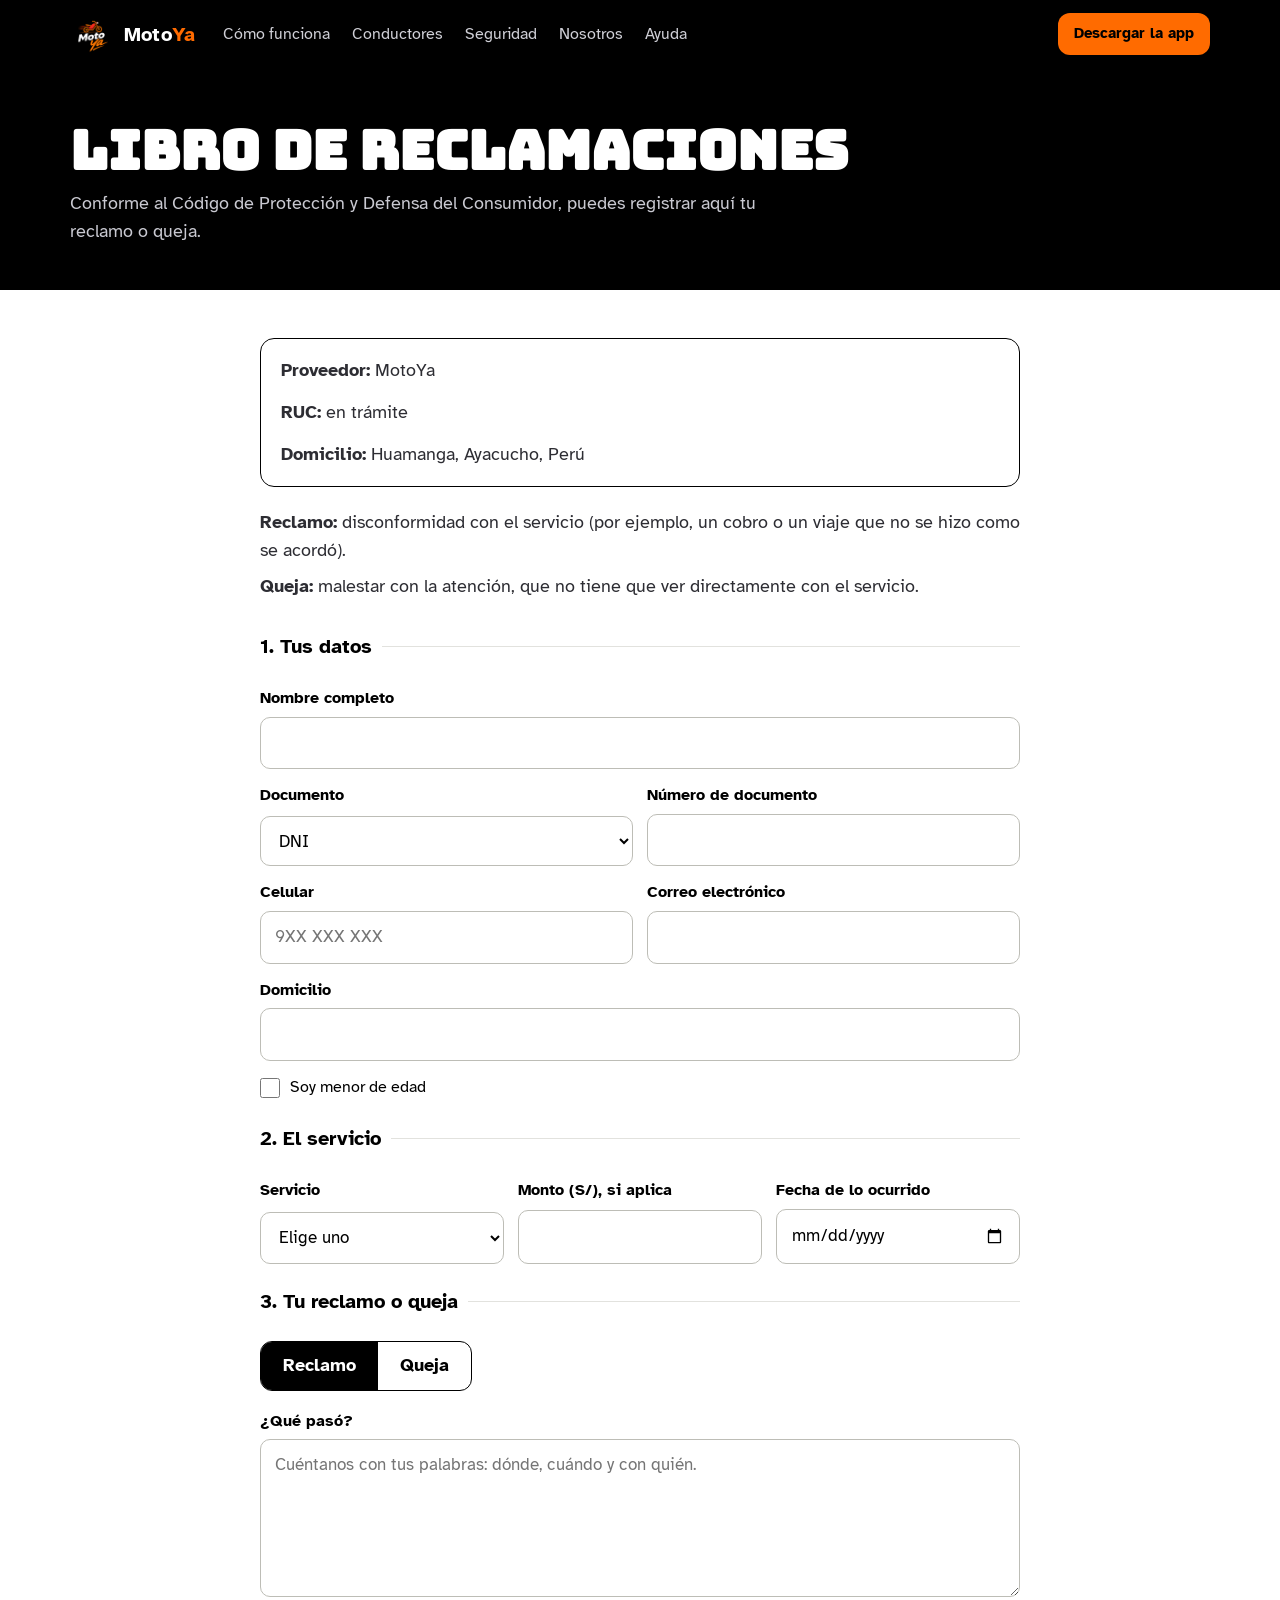
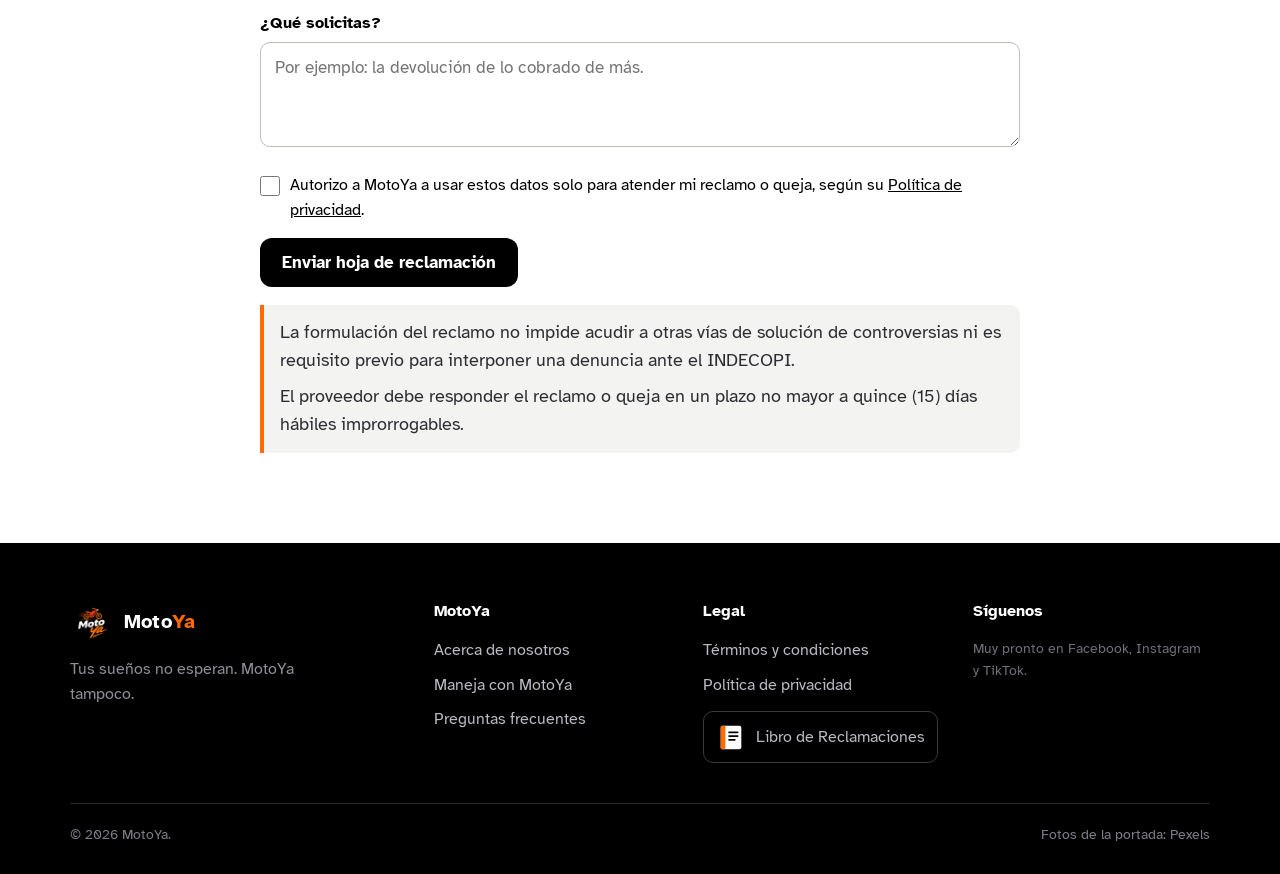
==== libro-reclamaciones.html @ 297a82e2 "Pagina web de MotoYa" ====
<!DOCTYPE html>
<html lang="es-PE">
<head>
  <meta charset="UTF-8">
  <meta name="viewport" content="width=device-width, initial-scale=1">
  <title>Libro de Reclamaciones — MotoYa</title>
  <meta name="description" content="Registra tu reclamo o queja sobre el servicio de MotoYa.">
  <meta name="theme-color" content="#000000">
  <meta property="og:title" content="Libro de Reclamaciones — MotoYa">
  <meta property="og:description" content="Registra tu reclamo o queja sobre el servicio de MotoYa.">
  <meta property="og:image" content="img/logo-512.png">
  <link rel="icon" type="image/png" href="img/favicon.png">
  <link rel="apple-touch-icon" href="img/apple-touch-icon.png">
  <link rel="preconnect" href="https://fonts.googleapis.com"><link rel="preconnect" href="https://fonts.gstatic.com" crossorigin><link href="https://fonts.googleapis.com/css2?family=Atkinson+Hyperlegible:wght@400;700&family=Bungee&display=swap" rel="stylesheet">
  <link rel="stylesheet" href="css/site.css">
  <script src="js/config.js"></script>
  <link rel="stylesheet" href="css/libro.css">
</head>
<body>
  <header class="top">
    <div class="wrap">
      <a class="brand" href="index.html" aria-label="MotoYa, inicio">
        <img src="img/logo-96.png" width="44" height="44" alt="">
        <span>Moto<b>Ya</b></span>
      </a>
      <nav aria-label="Principal">
        <a href="index.html#como">Cómo funciona</a>
        <a href="index.html#conductores">Conductores</a>
        <a href="index.html#seguridad">Seguridad</a>
        <a href="nosotros.html">Nosotros</a>
        <a href="index.html#ayuda">Ayuda</a>
      </nav>
      <a class="btn js-apk" href="https://github.com/albertopalomino2301/motoya/releases/latest/download/MotoYa.apk">Descargar la app</a>
    </div>
  </header>
  <main>
    <section class="page-head"><div class="wrap"><h1>Libro de Reclamaciones</h1><p>Conforme al Código de Protección y Defensa del Consumidor, puedes registrar aquí tu reclamo o queja.</p></div></section>
    <section class="prose libro-page"><div class="wrap">
      <div class="provider">
        <p><b>Proveedor:</b> <span class="js-razon">MotoYa</span></p>
        <p><b>RUC:</b> <span class="js-ruc">en trámite</span></p>
        <p><b>Domicilio:</b> <span class="js-dir">Perú</span></p>
      </div>

      <div class="kinds">
        <p><b>Reclamo:</b> disconformidad con el servicio (por ejemplo, un cobro o un viaje que no se hizo como se acordó).</p>
        <p><b>Queja:</b> malestar con la atención, que no tiene que ver directamente con el servicio.</p>
      </div>

      <form id="libro" novalidate>
        <fieldset>
          <legend>1. Tus datos</legend>
          <div class="row">
            <label class="f wide">Nombre completo<input name="fullName" required minlength="3" maxlength="120" autocomplete="name"></label>
          </div>
          <div class="row">
            <label class="f">Documento
              <select name="docType"><option value="DNI">DNI</option><option value="CE">Carné de extranjería</option><option value="PASAPORTE">Pasaporte</option></select>
            </label>
            <label class="f">Número de documento<input name="docNumber" required minlength="6" maxlength="20" inputmode="numeric"></label>
          </div>
          <div class="row">
            <label class="f">Celular<input name="phone" type="tel" required maxlength="20" autocomplete="tel" placeholder="9XX XXX XXX"></label>
            <label class="f">Correo electrónico<input name="email" type="email" required maxlength="120" autocomplete="email"></label>
          </div>
          <div class="row">
            <label class="f wide">Domicilio<input name="address" required minlength="5" maxlength="200" autocomplete="street-address"></label>
          </div>
          <label class="check"><input type="checkbox" name="isMinor" value="true"><span>Soy menor de edad</span></label>
          <div class="row guardian" hidden>
            <label class="f wide">Nombre de tu padre, madre o apoderado<input name="guardianName" maxlength="120"></label>
          </div>
        </fieldset>

        <fieldset>
          <legend>2. El servicio</legend>
          <div class="row">
            <label class="f">Servicio
              <select name="service" required>
                <option value="">Elige uno</option>
                <option>Viaje en mototaxi</option>
                <option>Viaje en moto lineal</option>
                <option>Comisión de conductor</option>
                <option>Uso de la aplicación</option>
                <option>Otro</option>
              </select>
            </label>
            <label class="f">Monto (S/), si aplica<input name="amount" type="number" min="0" step="0.10" inputmode="decimal"></label>
            <label class="f">Fecha de lo ocurrido<input name="incidentDate" type="date"></label>
          </div>
        </fieldset>

        <fieldset>
          <legend>3. Tu reclamo o queja</legend>
          <div class="seg" role="radiogroup" aria-label="Tipo">
            <label><input type="radio" name="kind" value="RECLAMO" checked> Reclamo</label>
            <label><input type="radio" name="kind" value="QUEJA"> Queja</label>
          </div>
          <label class="f wide">¿Qué pasó?<textarea name="detail" required minlength="10" maxlength="2000" rows="5" placeholder="Cuéntanos con tus palabras: dónde, cuándo y con quién."></textarea></label>
          <label class="f wide">¿Qué solicitas?<textarea name="request" required minlength="3" maxlength="1000" rows="3" placeholder="Por ejemplo: la devolución de lo cobrado de más."></textarea></label>
        </fieldset>

        <label class="check"><input type="checkbox" name="accept" value="true" required><span>Autorizo a MotoYa a usar estos datos solo para atender mi reclamo o queja, según su <a href="privacidad.html" target="_blank">Política de privacidad</a>.</span></label>

        <p class="form-error" role="alert" hidden></p>
        <button class="btn dark" type="submit">Enviar hoja de reclamación</button>
      </form>

      <div id="hecho" class="done" hidden tabindex="-1">
        <h2>Registramos tu hoja</h2>
        <p class="code"></p>
        <dl></dl>
        <p>Guarda este número. Te responderemos por correo o por teléfono a más tardar el <b class="due"></b>.</p>
        <button class="btn" type="button" onclick="window.print()">Imprimir o guardar en PDF</button>
      </div>

      <div class="note">
        <p>La formulación del reclamo no impide acudir a otras vías de solución de controversias ni es requisito previo para interponer una denuncia ante el INDECOPI.</p>
        <p>El proveedor debe responder el reclamo o queja en un plazo no mayor a quince (15) días hábiles improrrogables.</p>
      </div>
    </div></section>
  </main>
  <footer class="foot">
    <div class="wrap">
      <div class="foot-grid">
        <div>
          <a class="brand" href="index.html"><img src="img/logo-96.png" width="44" height="44" alt=""><span>Moto<b>Ya</b></span></a>
          <p class="tag">Tus sueños no esperan. MotoYa tampoco.</p>
        </div>
        <div>
          <h3>MotoYa</h3>
          <ul>
            <li><a href="nosotros.html">Acerca de nosotros</a></li>
            <li><a href="index.html#conductores">Maneja con MotoYa</a></li>
            <li><a href="index.html#ayuda">Preguntas frecuentes</a></li>
            <li><a class="js-whatsapp" href="#">WhatsApp</a></li>
            <li><a class="js-email" href="#">Correo</a></li>
          </ul>
        </div>
        <div>
          <h3>Legal</h3>
          <ul>
            <li><a href="terminos.html">Términos y condiciones</a></li>
            <li><a href="privacidad.html">Política de privacidad</a></li>
            <li><a class="libro" href="libro-reclamaciones.html"><svg viewBox="0 0 32 32" aria-hidden="true"><rect x="5" y="4" width="22" height="25" rx="2" fill="#fff"/><rect x="5" y="4" width="5" height="25" rx="1" fill="#FF6B00"/><path d="M14 11h9M14 15h9M14 19h6" stroke="#000" stroke-width="2" stroke-linecap="round"/></svg><span>Libro de Reclamaciones</span></a></li>
          </ul>
        </div>
        <div>
          <h3>Síguenos</h3>
          <div class="social js-social"></div>
        </div>
      </div>
      <div class="foot-bottom">
        <span>© <span class="js-year">2026</span> MotoYa. <span class="js-empresa"></span></span>
        <span>Fotos de la portada: Pexels</span>
      </div>
    </div>
  </footer>
  <script src="js/site.js"></script>
  <script>
    (function () {
      var cfg = window.MOTOYA || {}, e = cfg.EMPRESA || {};
      if (e.razonSocial) document.querySelector(".js-razon").textContent = e.razonSocial;
      if (e.ruc) document.querySelector(".js-ruc").textContent = e.ruc;
      if (e.direccion) document.querySelector(".js-dir").textContent = e.direccion;

      var form = document.getElementById("libro");
      var err = form.querySelector(".form-error");
      var btn = form.querySelector("button[type=submit]");
      var minor = form.elements.isMinor, guardian = form.querySelector(".guardian");
      minor.addEventListener("change", function () { guardian.hidden = !minor.checked; form.elements.guardianName.required = minor.checked; });

      function fail(msg, field) {
        err.textContent = msg; err.hidden = false;
        if (field) field.focus(); else err.scrollIntoView({ block: "center" });
      }
      var fmt = function (d) { return new Date(d).toLocaleDateString("es-PE", { timeZone: "America/Lima", day: "numeric", month: "long", year: "numeric" }); };

      form.addEventListener("submit", function (ev) {
        ev.preventDefault(); err.hidden = true;
        var bad = [].slice.call(form.elements).find(function (el) { return el.willValidate && !el.checkValidity(); });
        if (bad) {
          var name = bad.closest("label") ? bad.closest("label").firstChild.textContent.trim() : "";
          return fail(bad.name === "accept" ? "Marca la autorización para poder registrar tu hoja." : "Revisa el campo “" + name + "”.", bad);
        }
        var data = {};
        new FormData(form).forEach(function (v, k) { data[k] = typeof v === "string" ? v.trim() : v; });
        data.isMinor = minor.checked ? "true" : "false";
        data.accept = form.elements.accept.checked ? "true" : "false";

        btn.disabled = true; btn.textContent = "Enviando…";
        var slow = setTimeout(function () { btn.textContent = "Enviando… (puede tardar unos segundos)"; }, 4000);
        fetch((cfg.API_URL || "") + "/api/public/complaints", {
          method: "POST", headers: { "Content-Type": "application/json" }, body: JSON.stringify(data),
        }).then(function (r) { return r.json().then(function (j) { return { ok: r.ok, j: j }; }); })
          .then(function (res) {
            if (!res.ok) {
              var m = (res.j.errors && res.j.errors[0] && res.j.errors[0].msg) || res.j.message || "No pudimos registrar tu hoja.";
              var f = res.j.errors && res.j.errors[0] && form.elements[res.j.errors[0].path];
              return fail(m, f && f.focus ? f : null);
            }
            var c = res.j.complaint, done = document.getElementById("hecho");
            done.querySelector(".code").textContent = "Hoja N.° " + c.code;
            done.querySelector(".due").textContent = fmt(c.dueDate);
            var rows = [["Fecha", fmt(c.createdAt)], ["Tipo", c.kind === "QUEJA" ? "Queja" : "Reclamo"], ["Nombre", c.fullName],
              ["Documento", c.docType + " " + c.docNumber], ["Servicio", c.service], ["Detalle", c.detail], ["Pedido", c.request]];
            var dl = done.querySelector("dl"); dl.innerHTML = "";
            rows.forEach(function (r) { var dt = document.createElement("dt"), dd = document.createElement("dd"); dt.textContent = r[0]; dd.textContent = r[1]; dl.appendChild(dt); dl.appendChild(dd); });
            form.hidden = true; done.hidden = false; done.focus();
          })
          .catch(function () { fail("No hay conexión con el servidor. Revisa tu internet e inténtalo otra vez."); })
          .finally(function () { clearTimeout(slow); btn.disabled = false; btn.textContent = "Enviar hoja de reclamación"; });
      });
    })();
  </script>
</body>
</html>
---- css/site.css ----
/* ─── MotoYa — estilos compartidos de la web ─────────────────────────────── */
:root {
  --ink: #000000;
  --paper: #FFFFFF;
  --stone: #F3F3F1;
  --line: #E2E2DE;
  --orange: #FF6B00;
  --orange-deep: #E25A00;
  --pink: #FF2E93;
  --yellow: #FFE600;
  --green: #1EE37A;
  --grey: #55555E;
  --display: "Bungee", "Arial Black", Impact, sans-serif;
  --text: "Atkinson Hyperlegible", system-ui, -apple-system, "Segoe UI", Roboto, sans-serif;
  --wrap: 1140px;
}
* { box-sizing: border-box; margin: 0; padding: 0; }
html { scroll-behavior: smooth; }
@media (prefers-reduced-motion: reduce) { html { scroll-behavior: auto; } }
body { background: var(--paper); color: var(--ink); font-family: var(--text); font-size: 18px; line-height: 1.55; -webkit-font-smoothing: antialiased; }
img { display: block; max-width: 100%; }
svg { display: block; }
a { color: inherit; }
:focus-visible { outline: 3px solid var(--orange); outline-offset: 3px; border-radius: 4px; }
.wrap { width: min(var(--wrap), 100% - 32px); margin-inline: auto; }
[hidden] { display: none !important; }
.sr-only { position: absolute; width: 1px; height: 1px; overflow: hidden; clip: rect(0 0 0 0); white-space: nowrap; }

/* Botones */
.btn { display: inline-flex; align-items: center; justify-content: center; gap: 10px; font-family: var(--text); font-weight: 700; font-size: 17px; text-decoration: none; padding: 14px 22px; border-radius: 12px; border: 0; background: var(--orange); color: var(--ink); cursor: pointer; transition: background .15s; }
.btn:hover { background: #FF8126; }
.btn.dark { background: var(--ink); color: var(--paper); }
.btn.dark:hover { background: #262626; }
.btn.outline { background: transparent; color: var(--paper); box-shadow: inset 0 0 0 2px rgba(255,255,255,.7); }
.btn.outline:hover { background: rgba(255,255,255,.1); }
.btn svg { width: 20px; height: 20px; flex: none; }

/* Barra superior */
.top { position: sticky; top: 0; z-index: 30; background: var(--ink); color: var(--paper); }
.top .wrap { display: flex; align-items: center; gap: 28px; height: 68px; }
.brand { display: flex; align-items: center; gap: 10px; text-decoration: none; flex: none; }
.brand img { width: 44px; height: 44px; border-radius: 10px; }
.brand span { font-weight: 700; font-size: 20px; letter-spacing: .2px; }
.brand span b { color: var(--orange); }
.top nav { display: flex; gap: 22px; flex: 1; }
.top nav a { text-decoration: none; font-size: 16px; color: #CFCFD6; }
.top nav a:hover { color: var(--paper); }
.top .btn { padding: 9px 16px; font-size: 15px; }
@media (max-width: 860px) { .top nav { display: none; } .top .wrap { justify-content: space-between; } }

/* Pie de página */
.foot { background: var(--ink); color: #B9B9C2; padding: 56px 0 28px; font-size: 16px; }
.foot-grid { display: grid; grid-template-columns: 1.4fr 1fr 1fr 1fr; gap: 32px; }
.foot h3 { color: var(--paper); font-size: 16px; margin-bottom: 14px; }
.foot ul { list-style: none; display: grid; gap: 10px; }
.foot a { color: #B9B9C2; text-decoration: none; }
.foot a:hover { color: var(--paper); text-decoration: underline; }
.foot .brand { margin-bottom: 14px; color: var(--paper); }
.foot .tag { color: #8E8E98; max-width: 28ch; }
.libro { display: inline-flex; align-items: center; gap: 10px; border: 1px solid #3A3A40; border-radius: 10px; padding: 10px 12px; margin-top: 4px; }
.libro svg { width: 30px; height: 30px; flex: none; }
.social { display: flex; gap: 10px; flex-wrap: wrap; }
.social a { width: 42px; height: 42px; border-radius: 50%; background: #1C1C20; display: grid; place-items: center; }
.social a:hover { background: var(--orange); }
.social svg { width: 20px; height: 20px; fill: var(--paper); }
.social-empty { color: #6E6E78; font-size: 14px; }
.foot-bottom { border-top: 1px solid #26262B; margin-top: 40px; padding-top: 20px; display: flex; flex-wrap: wrap; justify-content: space-between; gap: 10px; font-size: 14px; color: #7E7E88; }
@media (max-width: 860px) { .foot-grid { grid-template-columns: 1fr 1fr; } .foot-grid > :first-child { grid-column: 1 / -1; } }
@media (max-width: 480px) { .foot-grid { grid-template-columns: 1fr; } }

/* Páginas de texto (nosotros, términos, privacidad, libro) */
.page-head { background: var(--ink); color: var(--paper); padding: 56px 0 44px; }
.page-head h1 { font-family: var(--display); font-size: clamp(32px, 5vw, 54px); line-height: 1; }
.page-head p { color: #C9C9D1; margin-top: 12px; max-width: 60ch; }
.prose { padding: 48px 0 72px; }
.prose .wrap { max-width: 760px; }
.prose h2 { font-size: 24px; margin: 36px 0 10px; }
.prose h2:first-child { margin-top: 0; }
.prose p, .prose li { color: #2D2D33; }
.prose p + p { margin-top: 12px; }
.prose ul, .prose ol { padding-left: 22px; display: grid; gap: 6px; margin-top: 8px; }
.prose .note { background: var(--stone); border-left: 4px solid var(--orange); padding: 14px 16px; border-radius: 0 10px 10px 0; margin: 18px 0; }
.prose .updated { color: var(--grey); font-size: 15px; margin-bottom: 28px; }
---- css/libro.css ----
/* ─── Libro de Reclamaciones ─────────────────────────────────────────────── */
.libro-page .provider { display: grid; gap: 2px; padding: 18px 20px; border: 1.5px solid var(--ink); border-radius: 14px; margin-bottom: 22px; }
.libro-page .kinds { display: grid; gap: 8px; margin-bottom: 30px; }
.libro-page .kinds p { margin: 0; }

#libro fieldset { border: 0; border-top: 1px solid var(--line); padding: 24px 0 8px; }
#libro legend { font-weight: 700; font-size: 20px; padding-right: 10px; }
#libro .row { display: flex; flex-wrap: wrap; gap: 14px; margin-bottom: 14px; }
#libro .f { flex: 1 1 200px; display: grid; gap: 6px; font-weight: 700; font-size: 16px; margin-bottom: 14px; }
#libro .row .f { margin-bottom: 0; }
#libro .f.wide { flex-basis: 100%; }
#libro input:not([type=checkbox]):not([type=radio]), #libro select, #libro textarea {
  font: inherit; font-weight: 400; font-size: 17px; width: 100%; padding: 12px 14px;
  border: 1.5px solid #BDBDB6; border-radius: 10px; background: var(--paper); color: var(--ink);
}
#libro textarea { resize: vertical; min-height: 96px; }
#libro input:focus, #libro select:focus, #libro textarea:focus { outline: none; border-color: var(--orange); box-shadow: 0 0 0 3px rgba(255,107,0,.25); }
#libro .check { display: flex; gap: 10px; align-items: flex-start; font-size: 16px; margin: 4px 0 16px; }
#libro .check input { width: 20px; height: 20px; margin-top: 3px; accent-color: var(--orange); flex: none; }
#libro .seg { display: inline-flex; border: 1.5px solid var(--ink); border-radius: 12px; overflow: hidden; margin-bottom: 18px; }
#libro .seg label { position: relative; padding: 10px 22px; font-weight: 700; cursor: pointer; }
#libro .seg input { position: absolute; opacity: 0; inset: 0; cursor: pointer; }
#libro .seg label:has(input:checked) { background: var(--ink); color: var(--paper); }
#libro .seg label:has(input:focus-visible) { outline: 3px solid var(--orange); outline-offset: -3px; }
#libro button[disabled] { opacity: .7; cursor: wait; }
.form-error { background: #FFE9E9; color: #8A0A0A; border-radius: 10px; padding: 12px 14px; margin-bottom: 14px; font-weight: 700; }

.done { border: 2px solid var(--ink); border-radius: 16px; padding: 26px; }
.done:focus { outline: none; }
.done h2 { margin-top: 0; }
.done .code { font-family: var(--display); font-size: 26px; color: var(--orange-deep); margin: 6px 0 18px; }
.done dl { display: grid; grid-template-columns: 120px 1fr; gap: 6px 14px; margin-bottom: 18px; }
.done dt { font-weight: 700; }
.done dd { color: #2D2D33; white-space: pre-wrap; }
.done .btn { margin-top: 14px; }
.libro-page .note p + p { margin-top: 8px; }

@media (max-width: 520px) { .done dl { grid-template-columns: 1fr; } .done dd { margin-bottom: 8px; } }
@media print {
  .top, .foot, .page-head, #libro, .done .btn { display: none !important; }
  .done { border: 0; padding: 0; }
}
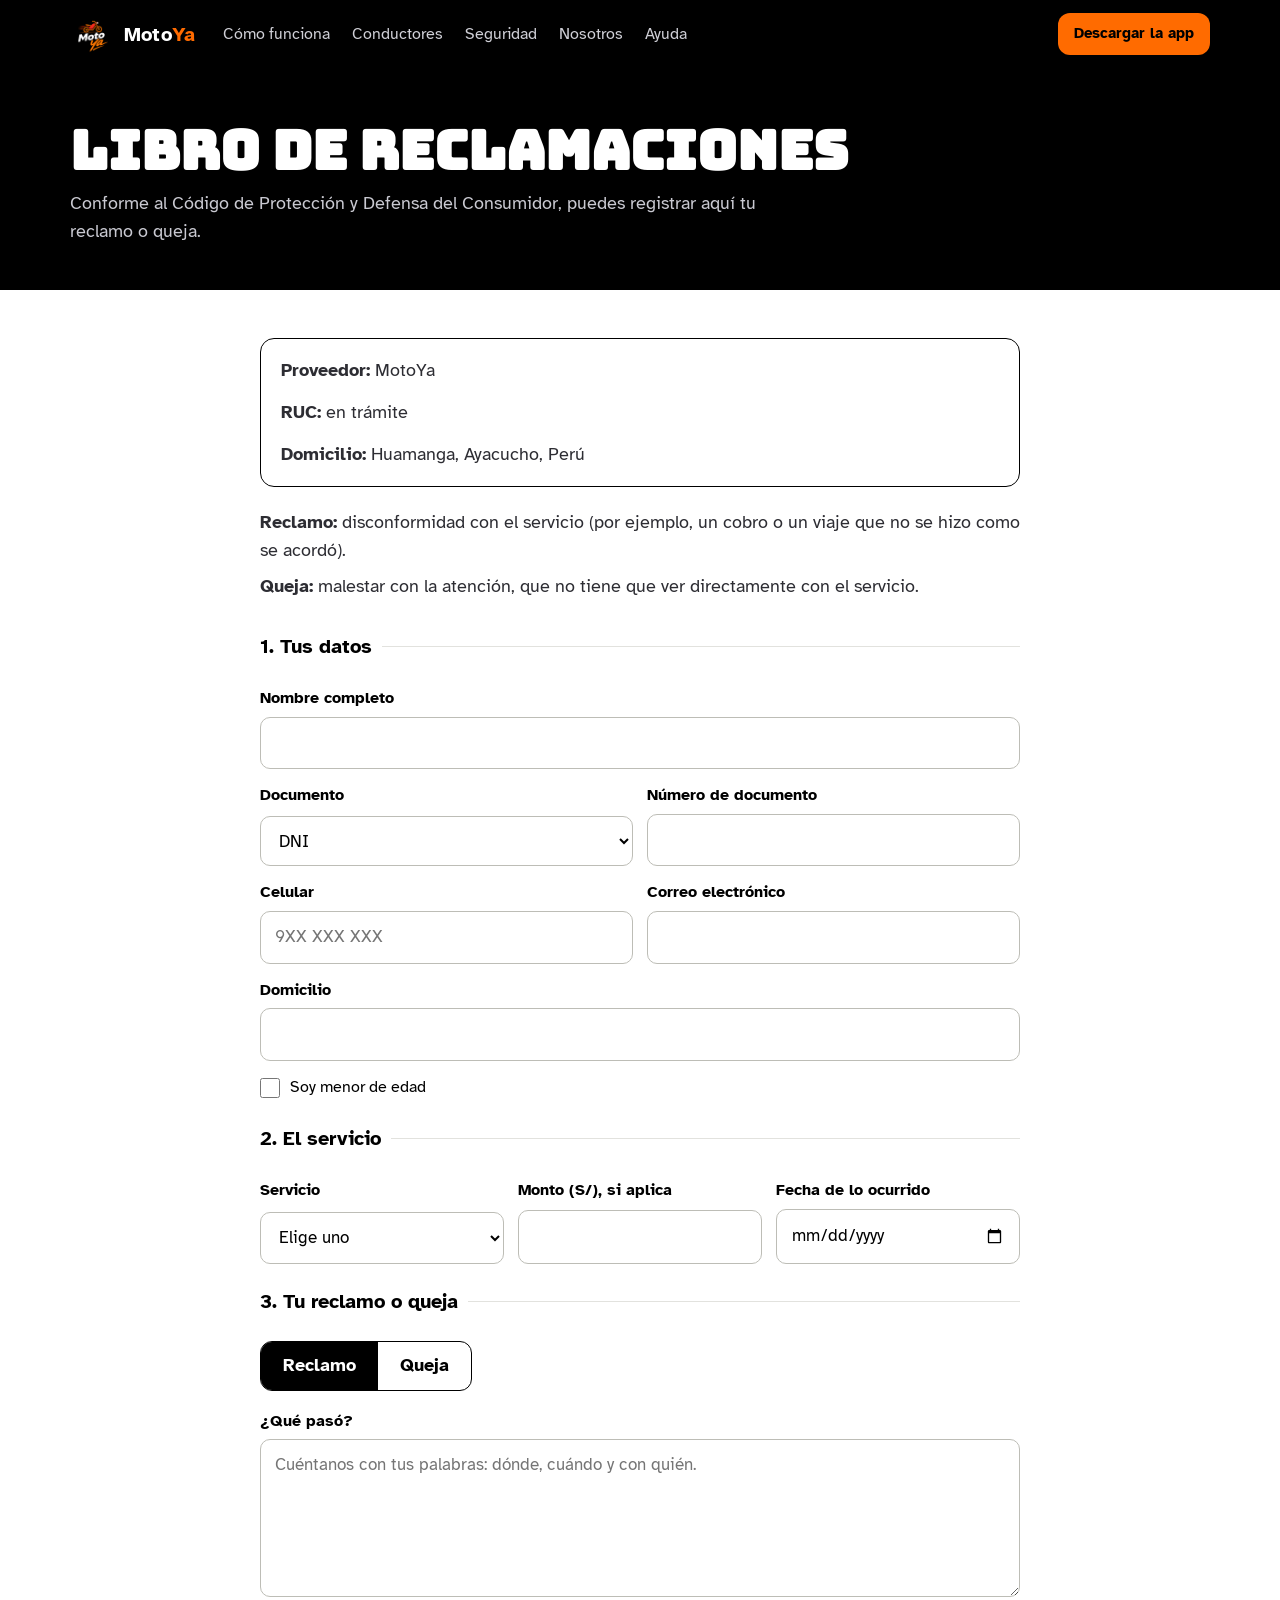
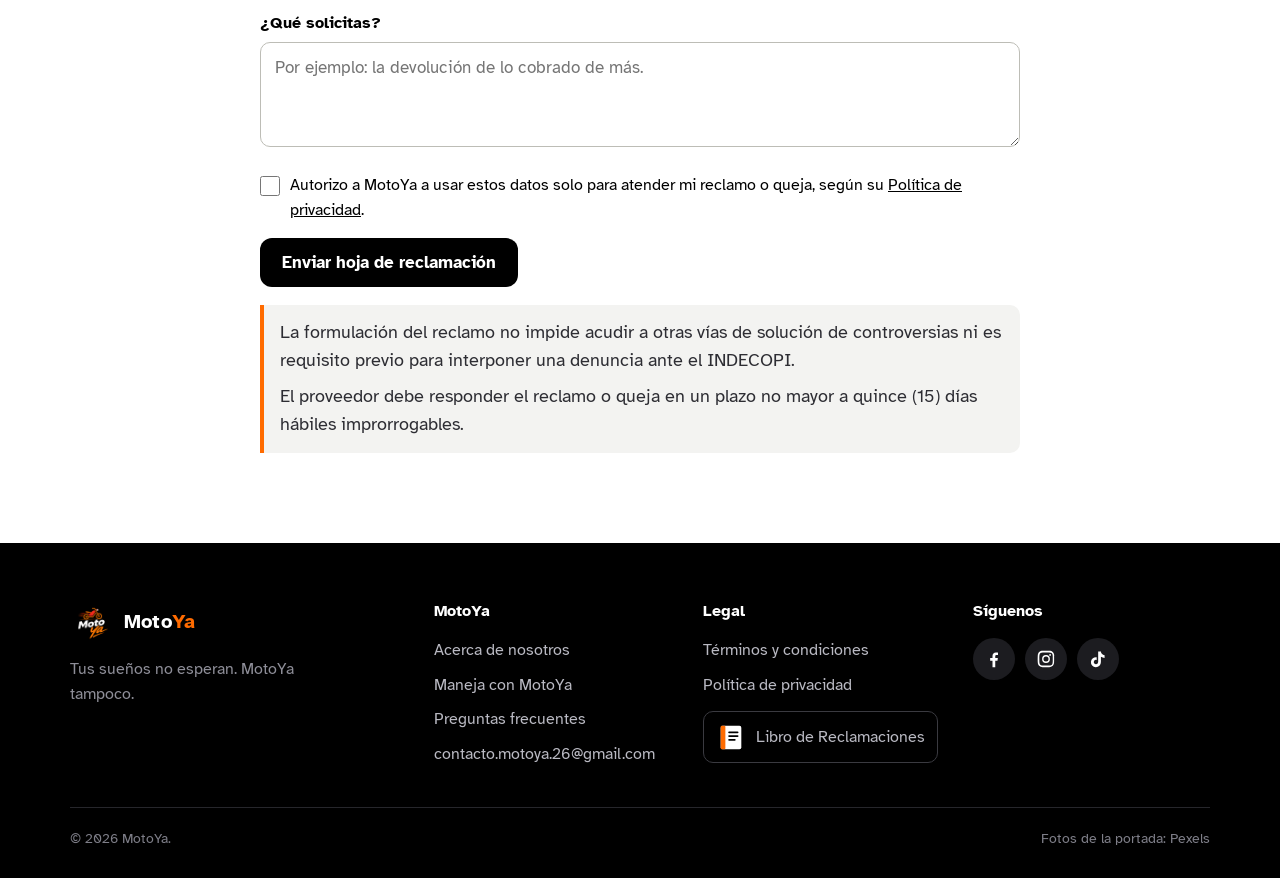
==== commit 1e4c4a81: "Actualizacion de la web MotoYa" ====
--- a/libro-reclamaciones.html
+++ b/libro-reclamaciones.html
@@ -30,7 +30,7 @@
         <a href="nosotros.html">Nosotros</a>
         <a href="index.html#ayuda">Ayuda</a>
       </nav>
-      <a class="btn js-apk" href="https://github.com/albertopalomino2301/motoya/releases/latest/download/MotoYa.apk">Descargar la app</a>
+      <a class="btn js-apk" href="https://github.com/motoyaapp/motoyaapp.github.io/releases/latest/download/MotoYa.apk">Descargar la app</a>
     </div>
   </header>
   <main>
